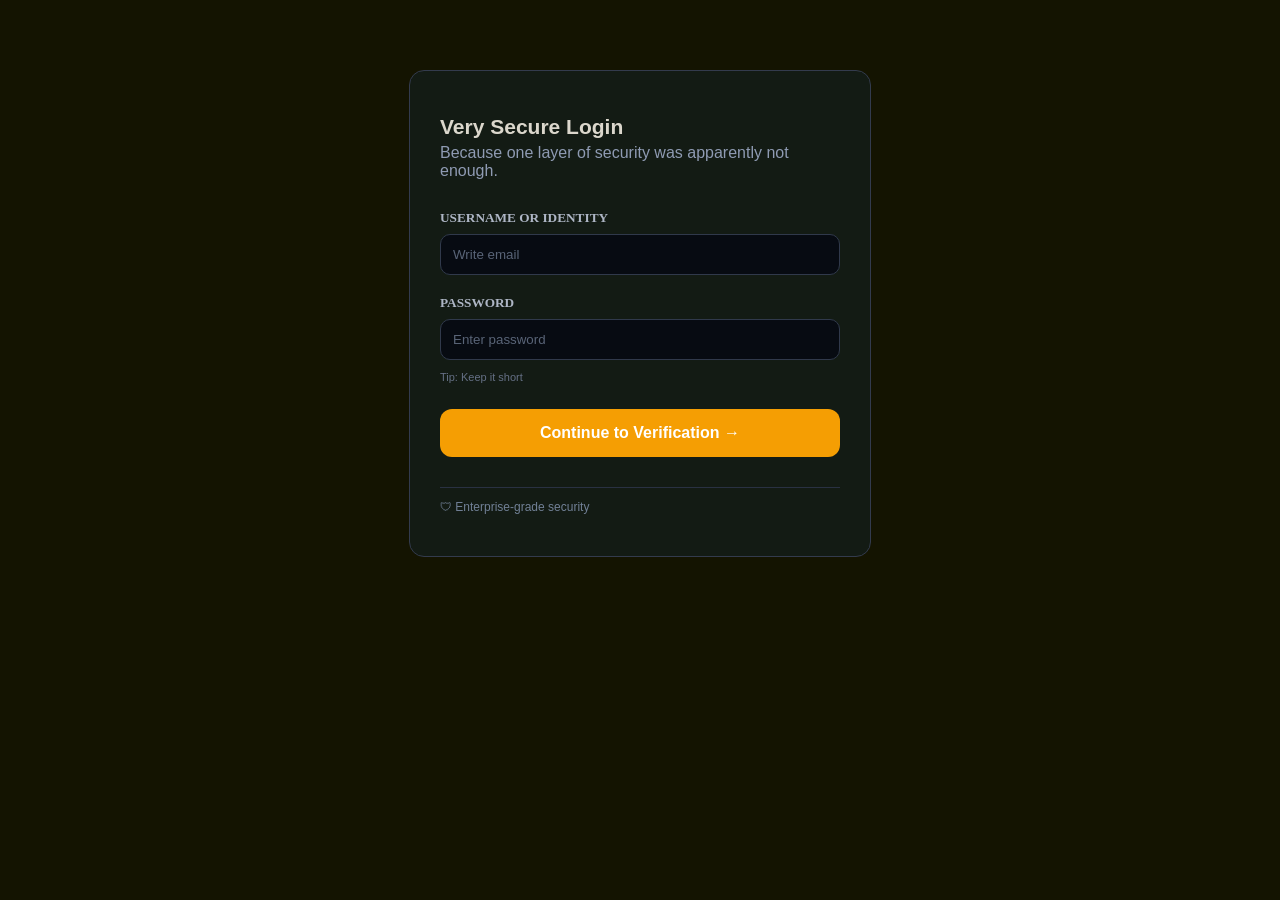
==== useless.html @ 22969c42 "Rename useless_app.html to useless.html" ====
<!DOCTYPE html>
<html>

<head>
    <title>Secure Login</title>

    <!-- Connects HTML to CSS -->
    <link rel="stylesheet" href="style.css">
</head>

<body>

    <div class="login-box">

        <!-- <p class="badge">PassWorse</p> -->

        <h1>Very Secure Login</h1>

        <p class="subtitle">
            Because one layer of security was apparently not enough.
        </p>

        <h5>USERNAME OR IDENTITY</h5>

        <input type="text" placeholder="Write email">


        <h5>PASSWORD</h5>

        <input id="pwdinput" type="password" placeholder="Enter password">


        <p class="tip">
            Tip: Keep it short
        </p>


        <button id="continueButton">
            Continue to Verification →
        </button>


        <hr>


        <p class="footer">
            🛡 Enterprise-grade security
        </p>

    </div>
<script src="script1.js"></script>
</body>

</html>
---- style.css ----
body {
    background-color:#141401;
    font-family: Arial;
    color: #DBD7CC;
}


/* Main login box */

.login-box {
    width: 400px;
    margin: 70px auto;
    padding: 30px;

    background-color: #131B14;

    border: 1px solid #333b4d;
    border-radius: 15px;
}


/* Purple badge */

.badge {
    display: inline-block;

    background-color: #3B593F;
    color: #DBD7CC;

    padding: 8px 12px;
    border-radius: 20px;
}


/* Heading */

h1 {
    margin-bottom: 5px;
}


.subtitle {
    color: black;
    margin-bottom: 30px;
}


/* Labels */

h5 {
    margin-top: 20px;
    margin-bottom: 8px;
    font-family: Space Grotesk;

    color: #aeb6c5;
}


/* Input boxes */

input {
    width: 100%;
    padding: 12px;

    box-sizing: border-box;

    background-color: #070b12;
    color: white;

    border: 1px solid #30394b;
    border-radius: 10px;
}


/* Placeholder text */

input::placeholder {
    color: #596477;
}


/* Tip */

.tip {
    color: #657085;
    font-size: 11px;
}


/* Button */

button {
    width: 100%;
    padding: 14px;

    background-color: #F59E03;
    color: white;

    border: none;
    border-radius: 10px;

    font-size: 16px;
    font-weight: bold;

    margin-top: 15px;
}


/* Button when mouse is over it */

button:hover {
    background-color: #c020ff;
}


/* Horizontal line */

hr {
    border: none;
    border-top: 1px solid #293142;

    margin-top: 30px;
}


/* Footer */

.footer {
    color: #718096;
    font-size: 12px;
}


.box {
    /* width: 85%;
    max-width: 440px;
    margin: 20px auto;
    padding: 25px;
    border-left: 1px solid #542070;
    border-right: 1px solid #542070;
    overflow-x: hidden; */

    max-width: 480px;         /* Prevents horizontal overflow */
    margin: 40px auto;        /* Centers container vertically & horizontally */
    padding: 30px;
    box-sizing: border-box;   /* Keeps borders inside total height/width */
    border: 1px solid #ff2a8d; /* Your pink border */
    border-radius: 12px;
}

.challenge {
    color: #ff4cac;
    font-size: 13px;
    font-weight: bold;
}

h1 {
    font-size: 21px;
    margin-bottom: 5px;
}

.subtitle {
    color: #8f9bb3;
    margin-top: 0;
}

.status-box {
    background: #1a0b31;
    border: 1px solid #572080;
    padding: 12px;
    border-radius: 12px;
    color: #d79cff;
    margin: 20px 0;
}

.label {
    color: #91a0b8;
    font-size: 11px;
    margin-bottom: 7px;
}

.progress {
    display: flex;
    gap: 6px;
}

.progress div {
    height: 28px;
    flex: 1;
    border: 1px solid #26334a;
    border-radius: 8px;
    text-align: center;
    padding-top: 5px;
    box-sizing: border-box;
}

.progress .active {
    background: #39105e;
    border-color: #ff28a8;
}

.password {
    margin-top: 16px;
    padding: 25px;
    text-align: center;
    background: #070c15;
    border: 1px solid #26334a;
    border-radius: 12px;
}

.character {
    font-size: 25px;
    font-weight: bold;
    background: #40105c;
    border: 2px solid #9d29d6;
    padding: 10px 18px;
    border-radius: 12px;
    display: inline-block;
}

.clicks {
    display: flex;
    justify-content: space-between;
    margin-top: 15px;
    color: #a9c5e8;
}

.clicks span:last-child {
    color: #ff45ae;
    font-weight: bold;
}

.bar {
    height: 7px;
    background: #263247;
    border-radius: 10px;
    margin-top: 5px;
}

.sensor {
    margin-top: 16px;
    padding: 30px;
    text-align: center;
    /* border: 1px dashed #26334a; */
    border-radius: 12px;
}

button {
    padding: 15px 35px;
    border: none;
    border-radius: 12px;
    background-color: #F59E03;
    color: white;
    font-size: 16px;
    font-weight: bold;
    cursor: pointer;
}

.warning {
    color: #69758b;
    font-size: 9px;
    margin-top: 25px;
}

#clickBtn {
    position: absolute;
    transition: all 0.2s ease-out; /* Smooth slide effect */

    width: auto !important;   /* Prevents 100% width stretching when fixed */
    min-width: 180px;         /* Maintains a clean, compact button size */
    padding: 12px 24px;
    border-radius: 8px;
    cursor: pointer;
    font-weight: bold;
    transition: all 0.2s ease-out;
}
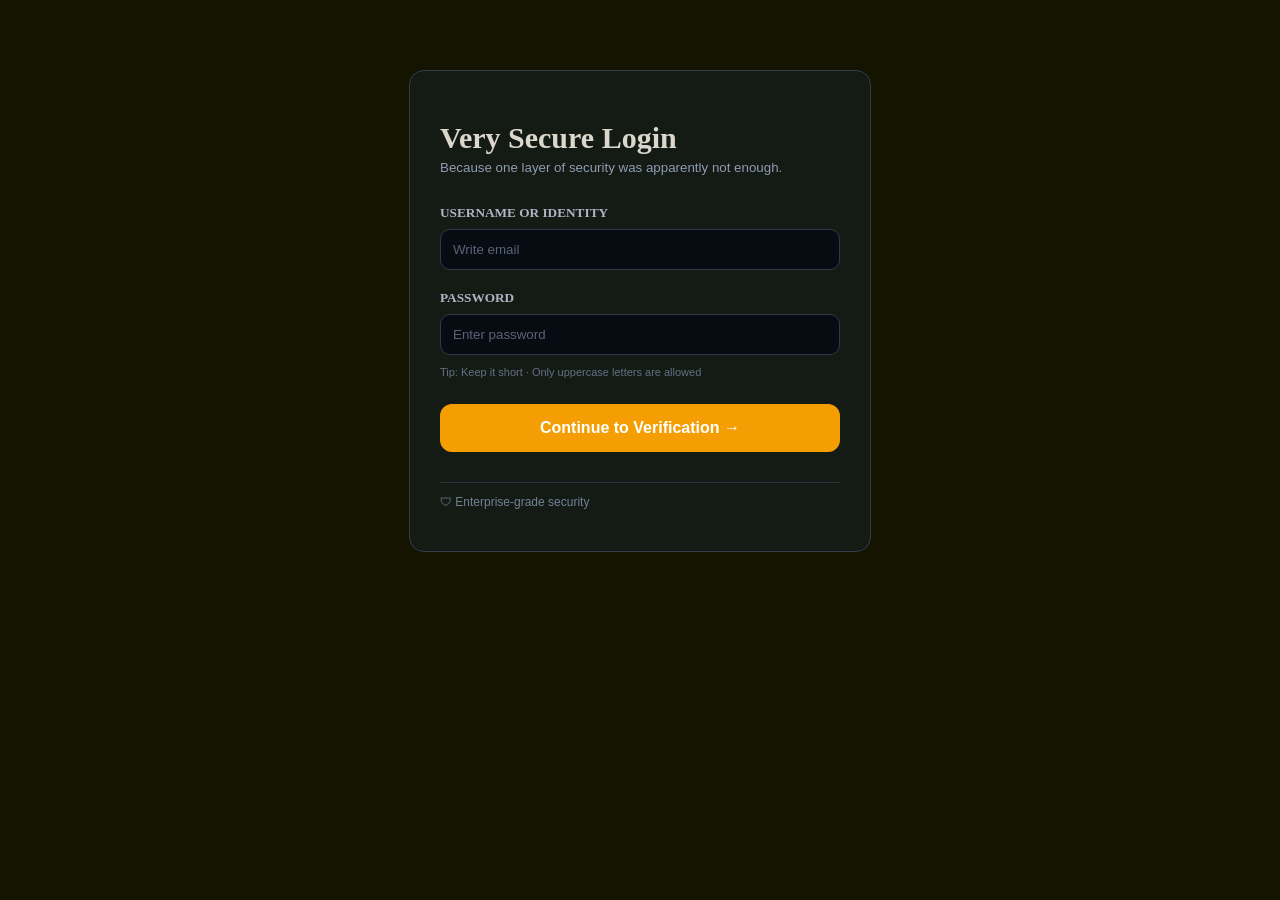
==== commit 796dc95e: "Update login form tip to include uppercase letter restriction Added a note in the tip section about " ====
--- a/useless.html
+++ b/useless.html
@@ -32,6 +32,7 @@
 
         <p class="tip">
             Tip: Keep it short
+            · Only uppercase letters are allowed
         </p>
 
 
--- a/style.css
+++ b/style.css
@@ -109,7 +109,7 @@
 /* Button when mouse is over it */
 
 button:hover {
-    background-color: #c020ff;
+    background-color: #ffcc00;
 }
 
 
@@ -144,32 +144,35 @@
     margin: 40px auto;        /* Centers container vertically & horizontally */
     padding: 30px;
     box-sizing: border-box;   /* Keeps borders inside total height/width */
-    border: 1px solid #ff2a8d; /* Your pink border */
-    border-radius: 12px;
+    border: 1px solid #ffff; /* Your pink border */
+    border-radius: 12px;
+    background-color: #131B14;
 }
 
 .challenge {
-    color: #ff4cac;
+    color: #DBD7CC;
     font-size: 13px;
     font-weight: bold;
 }
 
 h1 {
-    font-size: 21px;
+    font-size: 30px;
     margin-bottom: 5px;
+    font-family: Garamond;
 }
 
 .subtitle {
     color: #8f9bb3;
     margin-top: 0;
+    font-size: smaller;
 }
 
 .status-box {
-    background: #1a0b31;
-    border: 1px solid #572080;
+    background: #c77e007b;
+    border: 2px solid #ffc400;
     padding: 12px;
     border-radius: 12px;
-    color: #d79cff;
+    color: #DBD7CC;
     margin: 20px 0;
 }
 
@@ -195,24 +198,24 @@
 }
 
 .progress .active {
-    background: #39105e;
-    border-color: #ff28a8;
+    background: #26BD3A7C;
+    border-color: #1EE738;
 }
 
 .password {
     margin-top: 16px;
     padding: 25px;
     text-align: center;
-    background: #070c15;
-    border: 1px solid #26334a;
+    background: #131B14;
+    border: 1px solid #1EE738;
     border-radius: 12px;
 }
 
 .character {
     font-size: 25px;
     font-weight: bold;
-    background: #40105c;
-    border: 2px solid #9d29d6;
+    background: #26BD3A7C;
+    border: 1px solid #1EE738;
     padding: 10px 18px;
     border-radius: 12px;
     display: inline-block;
@@ -226,7 +229,7 @@
 }
 
 .clicks span:last-child {
-    color: #ff45ae;
+    color: #ffc400;
     font-weight: bold;
 }
 
